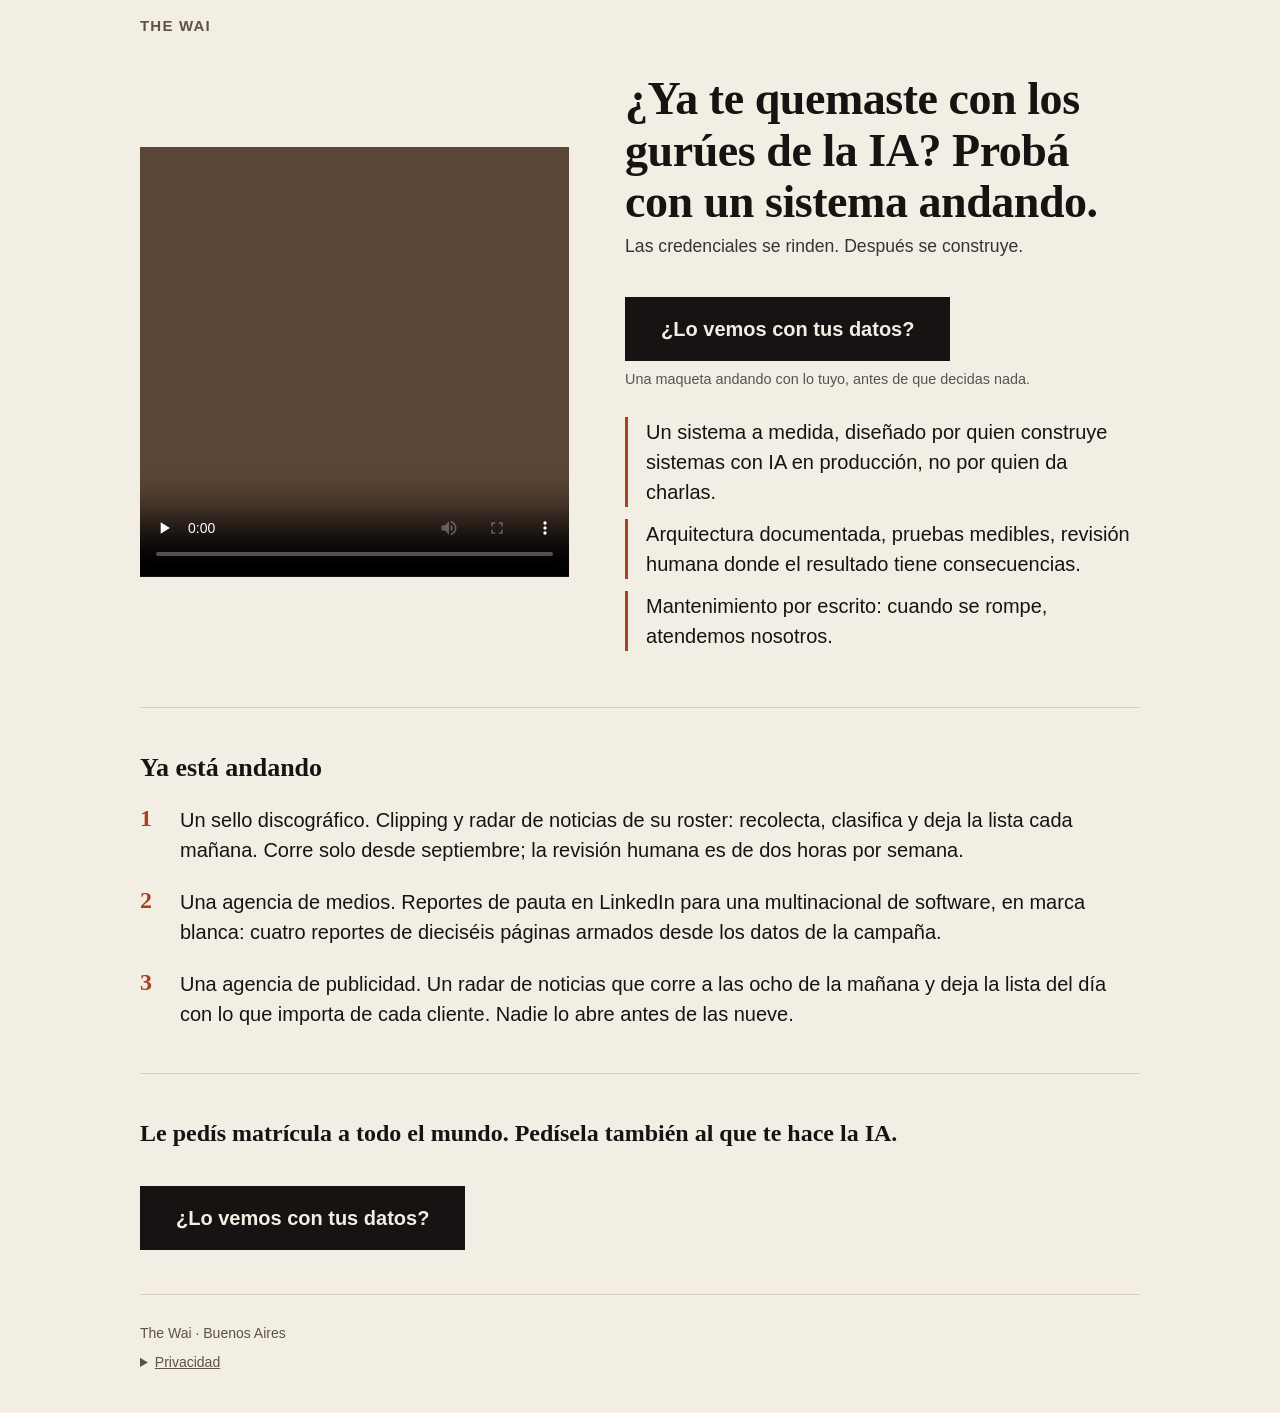
==== certificado/index.html @ e8711bef "Landing de pauta: home por momento 1, /certificado y /sistemas; se conservan /en/ y /joni/ Sale del " ====
<!DOCTYPE html>
<html lang="es-AR">
<head>
<meta charset="utf-8">
<meta name="viewport" content="width=device-width, initial-scale=1, viewport-fit=cover">
<title>The Wai · ¿Ya te quemaste con los gurúes de la IA?</title>
<meta name="description" content="Software a medida con IA, construido por quien diseña sistemas en producción. Primero lo ves con tus datos.">
<meta name="theme-color" content="#f3eee4">
<link rel="canonical" href="https://gothewai.com/certificado/">
<meta property="og:type" content="website">
<meta property="og:locale" content="es_AR">
<meta property="og:title" content="The Wai · ¿Ya te quemaste con los gurúes de la IA?">
<meta property="og:description" content="Software a medida con IA, construido por quien diseña sistemas en producción. Primero lo ves con tus datos.">
<meta property="og:url" content="https://gothewai.com/certificado/">
<meta property="og:image" content="https://gothewai.com/og.png">
<meta name="twitter:card" content="summary_large_image">
<link rel="icon" href="/favicon.svg" type="image/svg+xml">
<link rel="stylesheet" href="/css/styles.css?v=3">
</head>
<body data-pagina="m2">
<div class="wrap">
  <p class="marca" id="marca"></p>
  <main class="hero">
    <div class="video-caja">
      <video id="video" controls playsinline preload="none" poster="/media/poster-momento-2.svg">
        <source src="/media/video-momento-2.mp4" type="video/mp4">
      </video>
    </div>
    <div>
      <h1 id="titulo"></h1>
      <a class="btn" data-wa="arriba" href="#" rel="noopener"></a>
      <ul class="lineas" id="lineas"></ul>
    </div>
  </main>
  <section class="bloque" aria-labelledby="casos-titulo">
    <h2 id="casos-titulo"></h2>
    <ol class="casos" id="casos"></ol>
  </section>
  <div id="cert-slot"></div>
  <section class="bloque"><a class="btn" data-wa="abajo" href="#" rel="noopener"></a></section>
  <footer class="pie">
    <span id="razon"></span>
    <details><summary id="priv-t"></summary><p id="priv-x"></p></details>
  </footer>
</div>
<script src="/js/config.js?v=3"></script>
<script src="/js/copy.js?v=3"></script>
<script src="/js/medicion.js?v=3"></script>
<script src="/js/render.js?v=3"></script>
<noscript><p style="padding:20px">Esta página necesita JavaScript.</p></noscript>
</body>
</html>
---- css/styles.css ----
/* The Wai — landing de pauta. Mobile first, sin dependencias.
   Tipografía del sistema (serif editorial para titulares). No se carga ninguna web font. */
:root{
  --papel:#f3eee4;
  --tinta:#161312;
  --tinta-2:#5b534b;
  --linea:#d8cfbf;
  --acento:#a8431f;
  --serif:"Iowan Old Style","Palatino Linotype",Palatino,"Book Antiqua",Georgia,serif;
  --sans:-apple-system,BlinkMacSystemFont,"Segoe UI",Roboto,"Helvetica Neue",Arial,sans-serif;
}
*{margin:0;padding:0;box-sizing:border-box}
[hidden]{display:none!important}
html{-webkit-text-size-adjust:100%}
body{background:var(--papel);color:var(--tinta);font:19px/1.5 var(--sans);overflow-x:hidden;-webkit-font-smoothing:antialiased}
.wrap{max-width:1040px;margin:0 auto;padding:0 max(20px,env(safe-area-inset-left))}
.marca{padding-top:18px;font:600 15px/1 var(--sans);letter-spacing:.08em;text-transform:uppercase;color:var(--tinta-2)}

/* hero */
.hero{display:grid;gap:22px;padding-top:16px;padding-bottom:56px}
.video-caja{background:var(--tinta);width:min(100%,calc(40svh * 9 / 16));aspect-ratio:9/16;margin:0 auto}
.video-caja video{width:100%;height:100%;object-fit:cover;display:block;background:var(--tinta)}
h1{font:700 32px/1.12 var(--serif);letter-spacing:-.01em}
.lineas{list-style:none;margin-top:26px;display:grid;gap:12px}
.lineas li{padding-left:18px;border-left:3px solid var(--acento)}

.btn{display:block;text-align:center;text-decoration:none;background:var(--tinta);color:var(--papel);
  font:700 20px/1.2 var(--sans);padding:18px 22px;border:2px solid var(--tinta);margin-top:22px}
.btn:hover,.btn:focus-visible{background:var(--acento);border-color:var(--acento)}
:focus-visible{outline:3px solid var(--acento);outline-offset:3px}

/* bloques */
.bloque{border-top:1px solid var(--linea);padding:44px 0}
h2{font:700 26px/1.2 var(--serif);margin-bottom:22px}
.casos{list-style:none;display:grid;gap:22px;counter-reset:c}
.casos li{display:grid;grid-template-columns:34px 1fr;gap:6px}
.casos .n{font:700 24px/1.1 var(--serif);color:var(--acento)}
.cert .insignia{margin-top:16px;color:var(--tinta-2)}

/* pie */
.pie{border-top:1px solid var(--linea);padding:28px 0 40px;font-size:14px;color:var(--tinta-2)}
.pie summary{cursor:pointer;margin-top:8px;text-decoration:underline;width:max-content}
.pie details p{margin-top:8px}

@media (min-width:820px){
  body{font-size:20px}
  .hero{grid-template-columns:minmax(0,5fr) minmax(0,6fr);gap:56px;align-items:center;padding-top:40px}
  .video-caja{width:100%;aspect-ratio:1/1;margin:0}
  h1{font-size:46px}
  .btn{display:inline-block;padding:18px 34px}
}

/* copy v1: bajada, nota del botón y cierre */
.bajada{font-size:1.1rem;line-height:1.45;margin:.4rem 0 1rem;opacity:.85}
.boton-sub{font-size:.9rem;opacity:.7;margin:.5rem 0 1rem}
.cierre{font-size:1.5rem;line-height:1.25;margin:0 0 1rem}
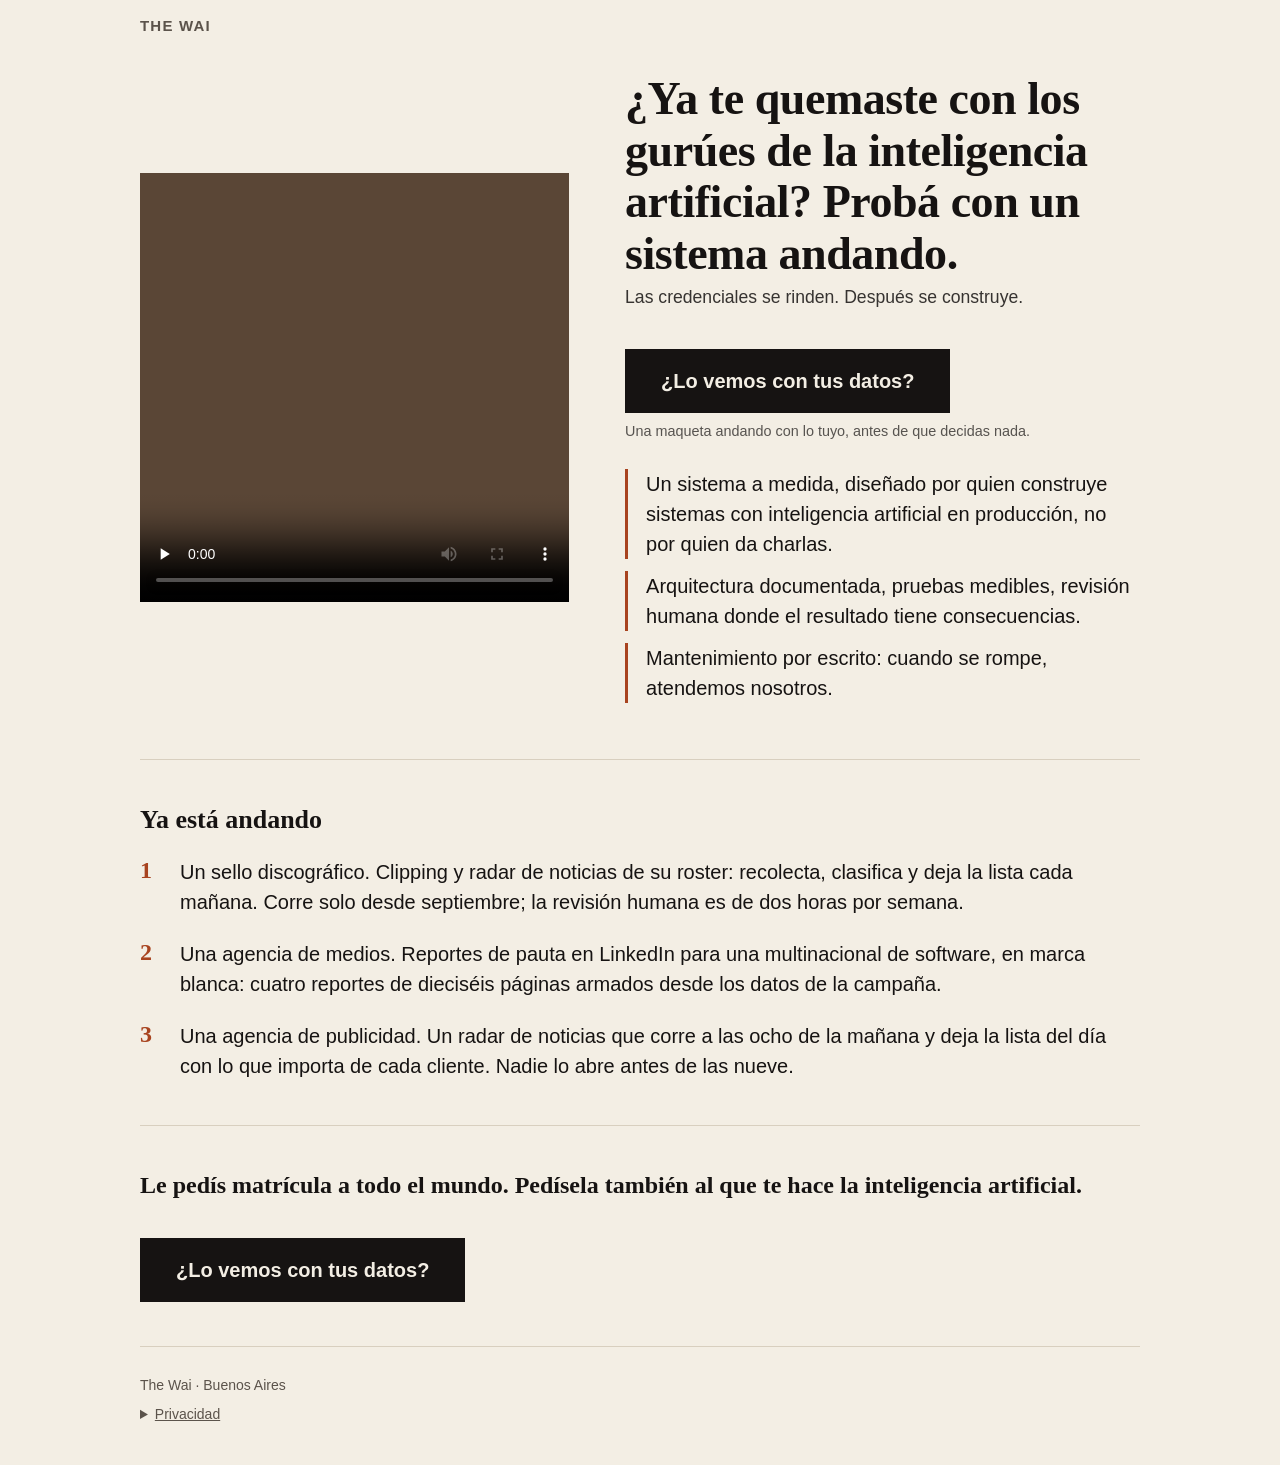
==== commit c7f12c5f: "Nunca «IA»: siempre «inteligencia artificial» en titulares, metas y copy (Miki, 5/11) Co-Authored-By" ====
--- a/certificado/index.html
+++ b/certificado/index.html
@@ -3,14 +3,14 @@
 <head>
 <meta charset="utf-8">
 <meta name="viewport" content="width=device-width, initial-scale=1, viewport-fit=cover">
-<title>The Wai · ¿Ya te quemaste con los gurúes de la IA?</title>
-<meta name="description" content="Software a medida con IA, construido por quien diseña sistemas en producción. Primero lo ves con tus datos.">
+<title>The Wai · ¿Ya te quemaste con los gurúes de la inteligencia artificial?</title>
+<meta name="description" content="Software a medida con inteligencia artificial, construido por quien diseña sistemas en producción. Primero lo ves con tus datos.">
 <meta name="theme-color" content="#f3eee4">
 <link rel="canonical" href="https://gothewai.com/certificado/">
 <meta property="og:type" content="website">
 <meta property="og:locale" content="es_AR">
-<meta property="og:title" content="The Wai · ¿Ya te quemaste con los gurúes de la IA?">
-<meta property="og:description" content="Software a medida con IA, construido por quien diseña sistemas en producción. Primero lo ves con tus datos.">
+<meta property="og:title" content="The Wai · ¿Ya te quemaste con los gurúes de la inteligencia artificial?">
+<meta property="og:description" content="Software a medida con inteligencia artificial, construido por quien diseña sistemas en producción. Primero lo ves con tus datos.">
 <meta property="og:url" content="https://gothewai.com/certificado/">
 <meta property="og:image" content="https://gothewai.com/og.png">
 <meta name="twitter:card" content="summary_large_image">
